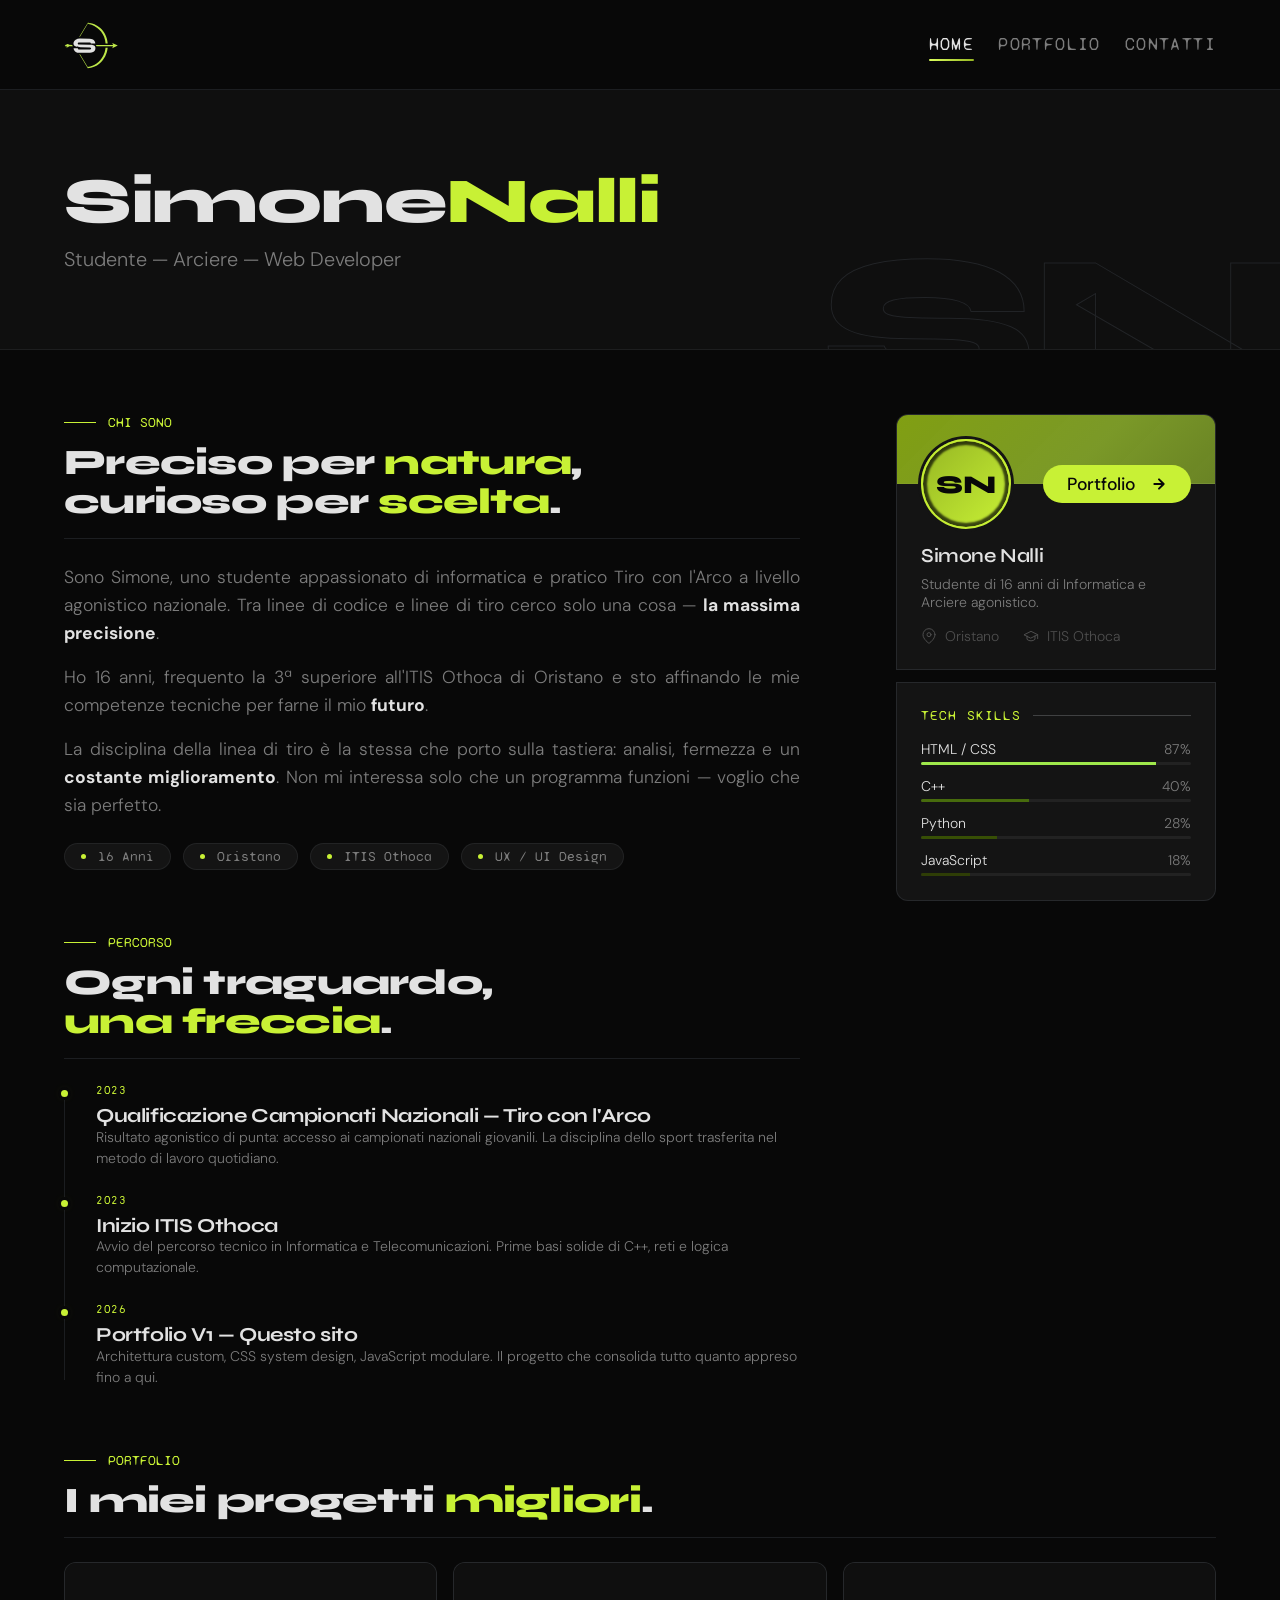
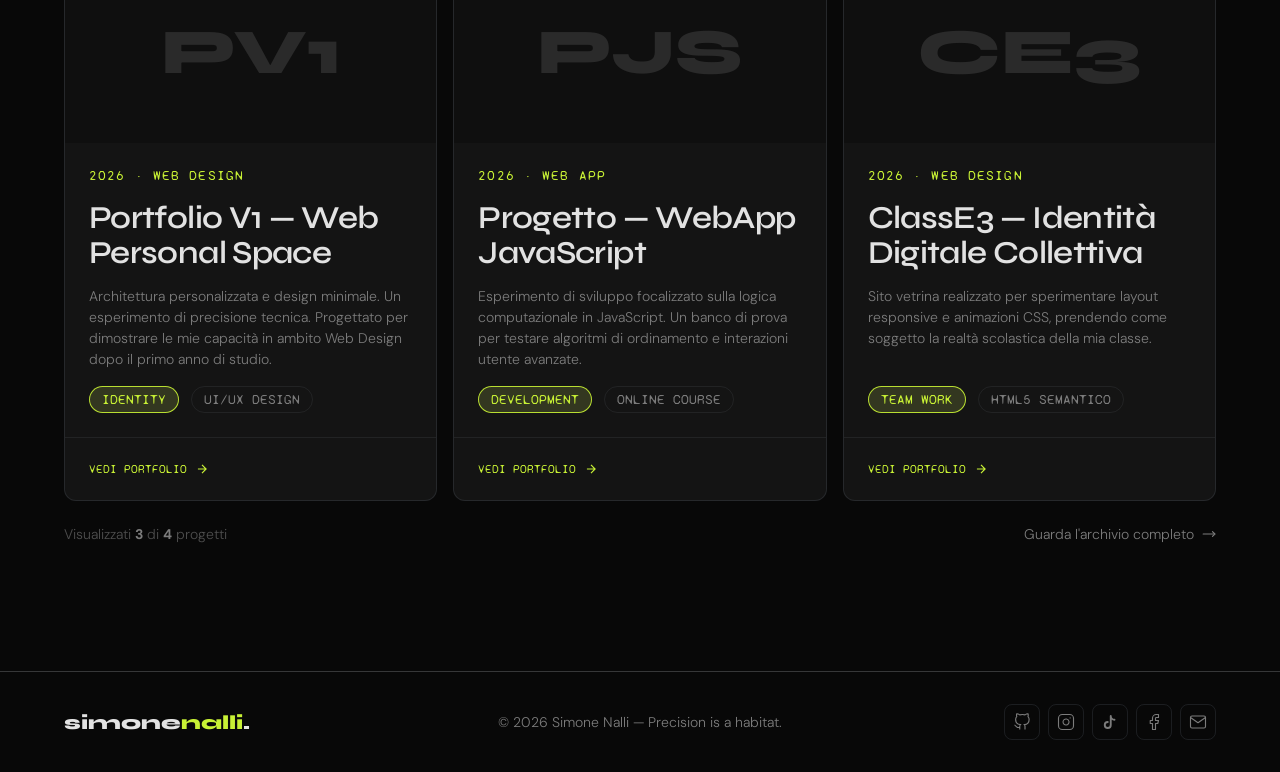
==== index.html @ a4b80cbb "feat: initial portfolio v1" ====
<!DOCTYPE html>
<html lang="it">

<head>
    <meta charset="UTF-8">
    <meta name="viewport" content="width=device-width, initial-scale=1">
    <title>Simone Nalli</title>
    <meta name="description" content="Simone Nalli | Atleta e Developer — Studente, Arciere, Web Developer">
    <link rel="icon" type="image/svg+xml" href="assets/svgs/portfolio-logo.svg">
    <link rel="preconnect" href="https://fonts.googleapis.com">
    <link rel="preconnect" href="https://fonts.gstatic.com" crossorigin>
    <link href="https://fonts.googleapis.com/css2?family=Syne:wght@700;800&family=DM+Sans:wght@300;400;500&family=Syne+Mono:wght@400;700&display=swap" rel="stylesheet">
    <link href="css/style.css" rel="stylesheet">
</head>

<body>

    <!-- ── NAVBAR ───────────────────────────────────────────────────── -->
    <nav class="navbar" aria-label="Navigazione principale">
        <div class="container navbar__inner flex jc-between ai-center w-full h-full">
            <a href="index.html" class="navbar__logo" aria-label="Home — Simone Nalli">
                <img src="assets/svgs/portfolio-logo.svg" alt="Logo Simone Nalli">
            </a>

            <button id="nav-toggle" class="navbar__toggle" aria-expanded="false" aria-controls="nav-menu" aria-label="Apri menu">
                <svg viewBox="0 0 24 24" fill="none" stroke="currentColor" stroke-width="2" stroke-linecap="round" aria-hidden="true">
                    <line x1="3" y1="6"  x2="21" y2="6"/>
                    <line x1="3" y1="12" x2="21" y2="12"/>
                    <line x1="3" y1="18" x2="21" y2="18"/>
                </svg>
            </button>

            <ul id="nav-menu" class="navbar__menu flex gap-lg" role="list">
                <li><a href="index.html"    class="navbar__link" aria-current="page">Home</a></li>
                <li><a href="portfolio.html" class="navbar__link">Portfolio</a></li>
                <li><a href="contacts.html"  class="navbar__link">Contatti</a></li>
            </ul>
        </div>
    </nav>

    <!-- ── HERO ─────────────────────────────────────────────────────── -->
    <header class="hero">
        <div class="container hero__inner flex-col jc-center gap-xs">
            <h1 class="hero__title">Simone <span class="text-accent">Nalli</span></h1>
            <div class="hero__subtitle">Studente — Arciere — Web Developer</div>
        </div>
    </header>

    <!-- ── MAIN ─────────────────────────────────────────────────────── -->
    <main id="main-content" class="page">
        <div class="container page__inner flex-col gap-3xl">
            <div class="page__columns">

                <div class="page__feed flex-col gap-3xl">

                    <!-- 01 / CHI SONO ─────────────────────────────── -->
                    <section id="about" aria-labelledby="about-heading">
                        <header class="sec__heading">
                            <span class="sec__label">Chi sono</span>
                            <h2 id="about-heading" class="sec__title">
                                Preciso per <span class="text-accent">natura</span>,
                                <br>curioso per <span class="text-accent">scelta</span>.
                            </h2>
                        </header>
                        <div class="sec__body">
                            <div class="sec__text">
                                <p>Sono Simone, uno studente appassionato di informatica e pratico Tiro con l'Arco a livello agonistico nazionale. Tra linee di codice e linee di tiro cerco solo una cosa — <strong>la massima precisione</strong>.</p>
                                <p>Ho 16 anni, frequento la 3ª superiore all'ITIS Othoca di Oristano e sto affinando le mie competenze tecniche per farne il mio <strong>futuro</strong>.</p>
                                <p>La disciplina della linea di tiro è la stessa che porto sulla tastiera: analisi, fermezza e un <strong>costante miglioramento</strong>. Non mi interessa solo che un programma funzioni — voglio che sia perfetto.</p>
                            </div>
                            <div class="sec__tags flex-wrap gap-sm">
                                <span class="tag tag--info">16 Anni</span>
                                <span class="tag tag--info">Oristano</span>
                                <span class="tag tag--info">ITIS Othoca</span>
                                <span class="tag tag--info">UX / UI Design</span>
                            </div>
                        </div>
                    </section>

                    <!-- 02 / PERCORSO ────────────────────────────── -->
                    <section id="percorso" aria-labelledby="percorso-heading">
                        <header class="sec__heading">
                            <span class="sec__label">Percorso</span>
                            <h2 id="percorso-heading" class="sec__title">
                                Ogni traguardo,
                                <br><span class="text-accent">una freccia</span>.
                            </h2>
                        </header>
                        <div class="sec__body">
                            <ol class="timeline" role="list">
                                <li class="timeline__item">
                                    <time class="timeline__date" datetime="2024">2023</time>
                                    <div class="timeline__content">
                                        <h3 class="timeline__title">Qualificazione Campionati Nazionali — Tiro con l'Arco</h3>
                                        <p class="timeline__text">Risultato agonistico di punta: accesso ai campionati nazionali giovanili. La disciplina dello sport trasferita nel metodo di lavoro quotidiano.</p>
                                    </div>
                                </li>
                                <li class="timeline__item">
                                    <time class="timeline__date" datetime="2022">2023</time>
                                    <div class="timeline__content">
                                        <h3 class="timeline__title">Inizio ITIS Othoca</h3>
                                        <p class="timeline__text">Avvio del percorso tecnico in Informatica e Telecomunicazioni. Prime basi solide di C++, reti e logica computazionale.</p>
                                    </div>
                                </li>
                                <li class="timeline__item">
                                    <time class="timeline__date" datetime="2025">2026</time>
                                    <div class="timeline__content">
                                        <h3 class="timeline__title">Portfolio V1 — Questo sito</h3>
                                        <p class="timeline__text">Architettura custom, CSS system design, JavaScript modulare. Il progetto che consolida tutto quanto appreso fino a qui.</p>
                                    </div>
                                </li>
                            </ol>
                        </div>
                    </section>
                </div><!-- /page__feed -->

                <!-- Aside destro -->
                <aside class="page__panel" aria-label="Profilo e competenze">

                    <!-- Profile Card -->
                    <div class="card profile-card relative">
                        <div class="profile-card__banner absolute w-full" aria-hidden="true"></div>
                        <div class="card__body">
                            <div class="profile-card__top flex ai-center gap-xl">
                                <div class="profile-card__avatar flex jc-center ai-center br-full text-xl" aria-label="Avatar di Simone Nalli">SN</div>
                                <a href="portfolio.html" class="profile-card__button btn btn--primary" aria-label="Vai al Portfolio">
                                    Portfolio
                                    <svg width="14" height="14" viewBox="0 0 24 24" fill="none" stroke="currentColor" stroke-width="3" stroke-linecap="round" stroke-linejoin="round" aria-hidden="true"><path d="M5 12h14M12 5l7 7-7 7"/></svg>
                                </a>
                            </div>
                            <div class="flex-col ai-start gap-xs">
                                <h3 class="card__title text-lg">Simone Nalli</h3>
                                <p class="profile-card__role text-sm">Studente di 16 anni di Informatica e Arciere agonistico.</p>
                            </div>
                            <div class="profile-card__details flex-wrap gap-lg text-muted text-sm">
                                <div class="flex ai-center gap-xs">
                                    <svg width="16" height="16" viewBox="0 0 24 24" fill="none" stroke="currentColor" stroke-width="1.5" stroke-linecap="round" stroke-linejoin="round" aria-hidden="true"><path d="M21 10c0 7-9 13-9 13s-9-6-9-13a9 9 0 0 1 18 0z"/><circle cx="12" cy="10" r="3"/></svg>
                                    <span>Oristano</span>
                                </div>
                                <div class="flex ai-center gap-xs">
                                    <svg width="16" height="16" viewBox="0 0 24 24" fill="none" stroke="currentColor" stroke-width="1.5" stroke-linecap="round" stroke-linejoin="round" aria-hidden="true"><path d="M22 10v6M2 10l10-5 10 5-10 5z"/><path d="M6 12v5c3 3 9 3 12 0v-5"/></svg>
                                    <span>ITIS Othoca</span>
                                </div>
                            </div>
                        </div>
                    </div>

                    <!-- Skill Tracker -->
                    <div class="card skill-card">
                        <div class="card__body">
                            <span class="card__label">TECH SKILLS</span>
                            <ul class="skill-card__list flex-col gap-sm" role="list">
                                <li class="skill-card__item">
                                    <div class="flex jc-between ai-center">
                                        <span class="skill-card__pill">HTML / CSS</span>
                                        <span class="skill-card__percentage">87%</span>
                                    </div>
                                    <div class="skill-card__track" role="progressbar" aria-valuenow="87" aria-valuemin="0" aria-valuemax="100" aria-label="HTML / CSS — 87%">
                                        <div class="skill-card__fill h-full" style="width: 87%"></div>
                                    </div>
                                </li>
                                <li class="skill-card__item">
                                    <div class="flex jc-between ai-center">
                                        <span class="skill-card__pill">C++</span>
                                        <span class="skill-card__percentage">40%</span>
                                    </div>
                                    <div class="skill-card__track" role="progressbar" aria-valuenow="40" aria-valuemin="0" aria-valuemax="100" aria-label="C++ — 40%">
                                        <div class="skill-card__fill h-full" style="width: 40%"></div>
                                    </div>
                                </li>
                                <li class="skill-card__item">
                                    <div class="flex jc-between ai-center">
                                        <span class="skill-card__pill">Python</span>
                                        <span class="skill-card__percentage">28%</span>
                                    </div>
                                    <div class="skill-card__track" role="progressbar" aria-valuenow="28" aria-valuemin="0" aria-valuemax="100" aria-label="Python — 28%">
                                        <div class="skill-card__fill h-full" style="width: 28%"></div>
                                    </div>
                                </li>
                                <li class="skill-card__item">
                                    <div class="flex jc-between ai-center">
                                        <span class="skill-card__pill">JavaScript</span>
                                        <span class="skill-card__percentage">18%</span>
                                    </div>
                                    <div class="skill-card__track" role="progressbar" aria-valuenow="18" aria-valuemin="0" aria-valuemax="100" aria-label="JavaScript — 18%">
                                        <div class="skill-card__fill h-full" style="width: 18%"></div>
                                    </div>
                                </li>
                            </ul>
                        </div>
                    </div>

                </aside>

            </div><!-- /page__columns -->

            <!-- 04 / PROGETTI ──────────────────────── -->
            <section id="progetti-preview" aria-labelledby="progetti-heading">
                <header class="sec__heading">
                    <span class="sec__label">Portfolio</span>
                    <h2 class="sec__title" id="progetti-heading">I miei progetti <span class="text-accent">migliori</span>.</h2>
                </header>
                <div class="sec__body">
                    <div class="sec__body sec__portfolio--grid">

                        <article id="portfolio-v1"
                                 class="card project-card"
                                 aria-label="Progetto: Portfolio V1">
                            <div class="card__visual card__visual--project">
                                PV1
                            </div>
                            <div class="card__body">
                                <div class="card__label">2026 · WEB DESIGN</div>
                                <h3 class="card__title">Portfolio V1 — Web Personal Space</h3>
                                <p class="card__text">Architettura personalizzata e design minimale. Un esperimento di precisione tecnica. Progettato per dimostrare le mie capacità in ambito Web Design dopo il primo anno di studio.</p>
                                <div class="card__stack">
                                    <span class="tag tag--accent">IDENTITY</span>
                                    <span class="tag">UI/UX DESIGN</span>
                                </div>
                            </div>
                            <footer class="card__footer">
                                <a class="card__link" href="portfolio.html#portfolio-v1">
                                    VEDI PORTFOLIO
                                    <svg xmlns="http://www.w3.org/2000/svg" viewBox="0 0 24 24" fill="none" stroke="currentColor" stroke-width="2" aria-hidden="true">
                                        <path d="M5 12h14M12 5l7 7-7 7"></path>
                                    </svg>
                                </a>
                            </footer>
                        </article>

                        <article id="js-project"
                                 class="card project-card"
                                 aria-label="Progetto: Progetto JS">
                            <div class="card__visual card__visual--project">
                                PJS
                            </div>
                            <div class="card__body">
                                <div class="card__label">2026 · WEB APP</div>
                                <h3 class="card__title">Progetto — WebApp JavaScript</h3>
                                <p class="card__text">Esperimento di sviluppo focalizzato sulla logica computazionale in JavaScript. Un banco di prova per testare algoritmi di ordinamento e interazioni utente avanzate.</p>
                                <div class="card__stack">
                                    <span class="tag tag--accent">DEVELOPMENT</span>
                                    <span class="tag">ONLINE COURSE</span>
                                </div>
                            </div>
                            <footer class="card__footer">
                                <a class="card__link" href="portfolio.html#js-project">
                                    VEDI PORTFOLIO
                                    <svg xmlns="http://www.w3.org/2000/svg" viewBox="0 0 24 24" fill="none" stroke="currentColor" stroke-width="2" aria-hidden="true">
                                        <path d="M5 12h14M12 5l7 7-7 7"></path>
                                    </svg>
                                </a>
                            </footer>
                        </article>
    
                        <article id="classe3"
                                 class="card project-card"
                                 aria-label="Progetto: ClassE3">
                            <div class="card__visual card__visual--project">
                                CE3
                            </div>
                            <div class="card__body">
                                <div class="card__label">2026 · WEB DESIGN</div>
                                <h3 class="card__title">ClassE3 — Identità Digitale Collettiva</h3>
                                <p class="card__text">Sito vetrina realizzato per sperimentare layout responsive e animazioni CSS, prendendo come soggetto la realtà scolastica della mia classe.</p>
                                <div class="card__stack">
                                    <span class="tag tag--accent">TEAM WORK</span>
                                    <span class="tag">HTML5 SEMANTICO</span>
                                </div>
                            </div>
                            <footer class="card__footer">
                                <a class="card__link" href="portfolio.html#classe3">
                                    VEDI PORTFOLIO
                                    <svg xmlns="http://www.w3.org/2000/svg" viewBox="0 0 24 24" fill="none" stroke="currentColor" stroke-width="2" aria-hidden="true">
                                        <path d="M5 12h14M12 5l7 7-7 7"></path>
                                    </svg>
                                </a>
                            </footer>
                        </article>
                    </div>

                    <div class="portfolio-meta">
                        <div class="portfolio-meta__count">Visualizzati <b>3</b> di <b>4</b> progetti</div>
                        <a href="portfolio.html" class="sec__cta flex ai-center" aria-label="Vai a tutti i progetti">
                            Guarda l'archivio completo
                            <svg width="14" height="14" viewBox="0 0 24 24" fill="none" stroke="currentColor" stroke-width="2" stroke-linecap="round" stroke-linejoin="round" aria-hidden="true">
                                <path d="M18 8L22 12L18 16"/><path d="M2 12H22"/>
                            </svg>
                        </a>
                    </div>
                </div>
            </section>
        </div>
    </main>
    
    <button class="back-to-top" type="button" aria-label="Torna su">
        <svg viewBox="0 0 24 24" fill="none" stroke="currentColor" stroke-width="2" stroke-linecap="round" stroke-linejoin="round" aria-hidden="true">
            <path d="M12 19V5" />
            <path d="M5 12l7-7 7 7" />
        </svg>
    </button>

    <!-- ── FOOTER ────────────────────────────────────────────────────── -->
    <footer class="footer surface-0">
        <div class="container footer__inner flex jc-between ai-center">
            <a href="index.html" class="footer__brand">
                simone<span class="text-accent">nalli</span>.
            </a>
            <div class="footer__tagline">&copy; 2026 Simone Nalli — Precision is a habitat.</div>
            <div class="footer__social flex ai-center gap-xs" aria-label="Link di contatto">
                <a href="https://github.com/ssimo-gg" class="footer__contact" aria-label="GitHub di Simone Nalli" target="_blank" rel="noopener noreferrer">
                    <svg class="footer__icon" viewBox="0 0 24 24" fill="none" stroke="currentColor" stroke-width="1.5" aria-hidden="true"><path d="M9 19c-5 1.5-5-2.5-7-3m14 6v-3.87a3.37 3.37 0 0 0-.94-2.61c3.14-.35 6.44-1.54 6.44-7A5.44 5.44 0 0 0 20 4.77 5.07 5.07 0 0 0 19.91 1S18.73.65 16 2.48a13.38 13.38 0 0 0-7 0C6.27.65 5.09 1 5.09 1A5.07 5.07 0 0 0 5 4.77a5.44 5.44 0 0 0-1.5 3.78c0 5.42 3.3 6.61 6.44 7A3.37 3.37 0 0 0 9 18.13V22"/></svg>
                </a>
                <a href="https://www.instagram.com/simone.nallii" class="footer__contact" aria-label="Instagram di Simone Nalli" target="_blank" rel="noopener noreferrer">
                    <svg class="footer__icon" viewBox="0 0 24 24" fill="none" stroke="currentColor" stroke-width="1.5" stroke-linecap="round" stroke-linejoin="round" aria-hidden="true"><rect x="2" y="2" width="20" height="20" rx="5" ry="5"/><path d="M16 11.37A4 4 0 1 1 12.63 8 4 4 0 0 1 16 11.37z"/><line x1="17.5" y1="6.5" x2="17.51" y2="6.5"/></svg>
                </a>
                <a href="https://www.tiktok.com/@simo.nalli" class="footer__contact" aria-label="TikTok di Simone Nalli" target="_blank" rel="noopener noreferrer">
                    <svg class="footer__icon" viewBox="0 0 24 24" fill="none" stroke="currentColor" stroke-width="2.5" stroke-linecap="round" stroke-linejoin="round" aria-hidden="true"><path d="M9 12a4 4 0 1 0 4 4V4a5 5 0 0 0 5 5"/></svg>
                </a>
                <a href="https://www.facebook.com/share/1Cmnbjqswg/?mibextid=wwXIfr" class="footer__contact" aria-label="Facebook di Simone Nalli" target="_blank" rel="noopener noreferrer">
                    <svg class="footer__icon" viewBox="0 0 24 24" fill="none" stroke="currentColor" stroke-width="1.5" stroke-linecap="round" stroke-linejoin="round" aria-hidden="true"><path d="M18 2h-3a5 5 0 0 0-5 5v3H7v4h3v8h4v-8h3l1-4h-4V7a1 1 0 0 1 1-1h3z"/></svg>
                </a>
                <a href="contacts.html" class="footer__contact" aria-label="Email a Simone Nalli">
                    <svg class="footer__icon" viewBox="0 0 24 24" fill="none" stroke="currentColor" stroke-width="1.5" stroke-linecap="round" stroke-linejoin="round" aria-hidden="true"><path d="M4 4h16c1.1 0 2 .9 2 2v12c0 1.1-.9 2-2 2H4c-1.1 0-2-.9-2-2V6c0-1.1.9-2 2-2z"/><polyline points="22,6 12,13 2,6"/></svg>
                </a>
            </div>
        </div>
    </footer>

    <script src="js/main.js"></script>
    <script src="js/home.js"></script>
</body>
</html>
---- css/style.css ----
@import url('https://fonts.googleapis.com/css2?family=Syne:wght@700;800&family=DM+Sans:wght@300;400;500&family=Syne+Mono:wght@400;700&display=swap');

/*  ══════════════════════════════════════════════════════════════════════
    DESIGN TOKENS — TEMA DARK (DEFAULT)
    ══════════════════════════════════════════════════════════════════════ */

:root {
    /* ── BACKGROUND ──────────────────────────────────────────────────── */
    --bg-color:       #080808;
    --card-color:     #141414;
    --card-color-alt: #0f0f0f;
    --surface-0:      #080808;

    /* ── BORDERS ─────────────────────────────────────────────────────── */
    --border-subtle:  rgba(158, 165, 175, 0.10);
    --border-default: rgba(148, 163, 184, 0.14);
    --border-strong:  rgba(241, 243, 247, 0.20);
    --border-accent:  rgba(200, 241, 53, 0.90);

    /* ── TEXT ────────────────────────────────────────────────────────── */
    --text-primary:   #e2e2e2;
    --text-secondary: #7c7c7c;
    --text-muted:     #4e4e4e;
    --text-subtle:    #2a2a2a;

    /* ── ACCENT RAMP (Neon) ──────────────────────────────────────────── */
    --accent-dim:   #96b623;
    --accent-main:  #c8f135;
    --accent-light: #dcff5d;

    /* ── GLOW ────────────────────────────────────────────────────────── */
    --glow-accent: rgba(225, 253, 101, 0.15);
    --glow-white:  rgba(206, 193, 193, 0.15);

    /* ── TYPOGRAPHY SCALE (clamp) ────────────────────────────────────── */
    --text-xs:  clamp(0.675rem,  0.65rem  + 0.22vw, 0.750rem);
    --text-sm:  clamp(0.8125rem, 0.75rem  + 0.30vw, 0.875rem);
    --text-md:  clamp(0.9875rem, 0.915rem + 0.45vw, 1.095rem);
    --text-lg:  clamp(1.1rem,    1rem     + 0.30vw, 1.35rem);
    --text-xl:  clamp(1.35rem,   1.25rem  + 0.45vw, 1.6rem);

    /* ── FONTS ───────────────────────────────────────────────────────── */
    --display: 'Syne', sans-serif;
    --body:    'DM Sans', sans-serif;
    --mono:    'Syne Mono', monospace;

    /* ── RADIUS ──────────────────────────────────────────────────────── */
    --radius-xs:   4px;
    --radius-sm:   8px;
    --radius-md:   12px;
    --radius-lg:   16px;
    --radius-xl:   24px;
    --radius-full: 9999px;

    /* ── SPACING ─────────────────────────────────────────────────────── */
    --space-2xs: 0.25rem;
    --space-xs:  0.5rem;
    --space-sm:  0.75rem;
    --space-md:  1rem;
    --space-lg:  1.5rem;
    --space-xl:  2rem;
    --space-2xl: 3rem;
    --space-3xl: 4rem;

    /* ── LAYOUT ──────────────────────────────────────────────────────── */
    --max-w:          1500px;
    --pad-page:       clamp(2rem, 6vw, 4rem);
    --nav-h:          90px;
    --aside-w:        max(320px, 25%);
    --avatar-size:    90px;
    --card-icon-size: 50px;

    /* ── TRANSITIONS ─────────────────────────────────────────────────── */
    --t-fast:   0.12s cubic-bezier(0.4, 0, 0.2, 1);
    --t-base:   0.22s cubic-bezier(0.4, 0, 0.2, 1);
    --t-slow:   0.38s cubic-bezier(0.4, 0, 0.2, 1);
    --t-spring: 0.35s cubic-bezier(0.34, 1.56, 0.64, 1);
}

/*  ══════════════════════════════════════════════════════════════════════
    RESET & BASE
    ══════════════════════════════════════════════════════════════════════ */

*, *::before, *::after {
    box-sizing: border-box;
}

html { scroll-behavior: smooth; }

body {
    margin: 0;
    padding: 0;
    display: flex;
    flex-direction: column;
    min-height: 100vh;
    background: var(--bg-color);
    font-family: var(--body);
    font-size: var(--text-md);
    font-weight: 300;
    color: var(--text-secondary);
    cursor: default;
    overflow-x: hidden;
    opacity: 1;
    transition: background-color var(--t-slow),
                color var(--t-slow);
}

h1, h2, h3, h4 {
    margin: 0;
    color: var(--text-primary);
    line-height: 1.1;
    letter-spacing: -0.02em;
}

h1 { font-family: var(--display); font-size: clamp(3rem, 2rem + 2.5vw, 5rem); font-weight: 800; }
h2 { font-family: var(--display); font-size: clamp(1.10rem, 1.20rem + 1.30vw, 2.35rem); font-weight: 800; }
h3 { font-family: var(--display); font-size: clamp(1.05rem, 1.1rem + 1.15vw, 2rem); font-weight: 600; }
h4 { font-family: var(--display); font-size: clamp(0.95rem, 1rem + 0.65vw, 1.25rem); font-weight: 500; }

p   { margin: 0; max-width: 72ch; cursor: text; }
a   { display: flex; justify-content: center; align-items: center; color: inherit; text-decoration: none; }
ul  { margin: 0; padding: 0; list-style: none; }
img { display: block; max-width: 100%; }
b, strong { color: var(--text-primary); }
button { background: transparent; border: none; outline: none; cursor: pointer; }

section {
    display: flex;
    flex-direction: column;
    justify-content: start;
    gap: var(--space-lg);
    width: 100%;
}

::selection { background-color: unset; }
p::selection, p *::selection {
    background-color: var(--accent-main);
    color: var(--bg-color);
}

/*  ══════════════════════════════════════════════════════════════════════
    UTILITY — LAYOUT
    ══════════════════════════════════════════════════════════════════════ */

.relative  { position: relative; }
.absolute  { position: absolute; }
.of-hidden { overflow: hidden; }

.block    { display: block; }
.flex     { display: flex; }
.flex-col { display: flex; flex-direction: column; }
.flex-wrap { display: flex; flex-wrap: wrap; }
.grid     { display: grid; }
.hidden   { display: none; }

.jc-start   { justify-content: start; }
.jc-center  { justify-content: center; }
.jc-end     { justify-content: end; }
.jc-between { justify-content: space-between; }
.ai-start   { align-items: start; }
.ai-center  { align-items: center; }
.ai-end     { align-items: end; }

.gap-2xs { gap: var(--space-2xs); }
.gap-xs  { gap: var(--space-xs); }
.gap-sm  { gap: var(--space-sm); }
.gap-md  { gap: var(--space-md); }
.gap-lg  { gap: var(--space-lg); }
.gap-xl  { gap: var(--space-xl); }
.gap-2xl { gap: var(--space-2xl); }
.gap-3xl { gap: var(--space-3xl); }

.py-2xs { padding-block: var(--space-2xs); }
.py-xs  { padding-block: var(--space-xs); }
.py-sm  { padding-block: var(--space-sm); }
.py-md  { padding-block: var(--space-md); }
.py-lg  { padding-block: var(--space-lg); }
.py-xl  { padding-block: var(--space-xl); }

.px-2xs { padding-inline: var(--space-2xs); }
.px-xs  { padding-inline: var(--space-xs); }
.px-sm  { padding-inline: var(--space-sm); }
.px-md  { padding-inline: var(--space-md); }
.px-lg  { padding-inline: var(--space-lg); }
.px-xl  { padding-inline: var(--space-xl); }

.w-full { width: 100%; }
.h-full { height: 100%; }

.text-xs   { font-size: var(--text-xs); }
.text-sm   { font-size: var(--text-sm); }
.text-md   { font-size: var(--text-md); }
.text-lg   { font-size: var(--text-lg); }
.text-xl   { font-size: var(--text-xl); }

.text-left      { text-align: left; }
.text-center    { text-align: center; }
.text-right     { text-align: right; }
.text-justify   { text-align: justify; }
.text-accent    { color: var(--accent-main); }
.text-secondary { color: var(--text-secondary); }
.text-muted     { color: var(--text-muted); }

.bd-def  { border: 1px solid var(--border-default); }
.br-sm   { border-radius: var(--radius-sm); }
.br-md   { border-radius: var(--radius-md); }
.br-full { border-radius: var(--radius-full); }

.container {
    margin-inline: auto;
    padding-inline: var(--pad-page);
    width: 100%;
    max-width: var(--max-w);
    height: 100%;
}

/*  ══════════════════════════════════════════════════════════════════════
    COMPONENT — PAGE TRANSITION
    ══════════════════════════════════════════════════════════════════════ */

.back-to-top {
    position: sticky;
    right: 1.5rem;
    bottom: 1.5rem;
    margin-left: auto;
    width: var(--space-2xl);
    height: var(--space-2xl);
    border-radius: var(--radius-full);
    background: var(--accent-main);
    color: var(--bg-color);
    box-shadow: 0 18px 40px rgba(0, 0, 0, 0.22);
    cursor: pointer;
    opacity: 0;
    transform: translateY(12px);
    transition: opacity var(--t-fast), transform var(--t-fast);
    z-index: 9999;
}
.back-to-top svg {
    width: 1.25rem;
    height: 1.25rem;
}
.back-to-top.is-visible {
    opacity: 1;
    transform: translateY(0);
}

/*  ══════════════════════════════════════════════════════════════════════
    BLOCK — TAGS
    ══════════════════════════════════════════════════════════════════════ */

.tag {
    white-space: nowrap;
    padding: var(--space-2xs) var(--space-sm);
    gap: var(--space-sm);
    width: fit-content;
    border: 1px solid var(--border-subtle);
    border-radius: var(--radius-full);
    font-family: var(--mono);
    font-size: var(--text-xs);
    transition: all var(--t-fast);
}

.tag--accent {
    background: var(--glow-accent);
    border-color: var(--border-accent);
    color: var(--accent-main);
}

.tag--stack {
    color: var(--text-muted);
}

.tag--info {
    display: flex;
    justify-content: center;
    align-items: center;
    padding: var(--space-2xs) var(--space-md);
    background: var(--card-color);
    font-size: var(--text-sm);
}
.tag--info:hover {
    background: var(--card-color-alt);
    color: var(--text-primary);
}
.tag--info::before {
    content: '';
    display: inline-block;
    width: 5px;
    height: 5px;
    background: var(--accent-main);
    border-radius: var(--radius-full);
}


/*  ══════════════════════════════════════════════════════════════════════
    BLOCK — BUTTONS
    ══════════════════════════════════════════════════════════════════════ */

.btn {
    position: relative;
    display: flex;
    align-items: center;
    width: fit-content;
    gap: var(--space-md);
    padding: var(--space-xs) var(--space-lg);
    border-radius: var(--radius-full);
    font-family: var(--body);
    font-size: var(--text-sm);
    letter-spacing: 0.18em;
    font-weight: 500;
    transition: all var(--t-base);
    overflow: hidden;
}

.btn--primary {
    background: var(--accent-main);
    color: var(--bg-color);
}
.btn--primary:hover {
    background: var(--accent-light);
    transform: translateY(-2px);
    box-shadow: 0 12px 40px var(--glow-accent);
}

.btn--ghost {
    border: 1px solid var(--border-default);
    color: var(--text-primary);
}
.btn--ghost:hover {
    border-color: var(--border-accent);
    color: var(--accent-main);
    background: var(--glow-accent);
}

.btn--loading svg,
.btn--success svg { display: none; }

.btn--success {
    background: rgb(34, 197, 94);
    color: var(--text-primary);
}
.btn--success:hover {
    background: rgb(34, 197, 94);
    color: var(--text-primary);
}
.btn--error {
    background: rgb(239, 68, 68);
    color: #fff;
}
.btn--error:hover {
    background: rgb(220, 38, 38);
    color: #fff;
}
.btn svg { width: 16px; height: 16px; flex-shrink: 0; }


/*  ══════════════════════════════════════════════════════════════════════
    BLOCK — NAVBAR
    ══════════════════════════════════════════════════════════════════════ */

.navbar {
    position: sticky;
    top: 0;
    z-index: 999;
    height: var(--nav-h);
    background: var(--bg-color);
    border-bottom: 1px solid var(--border-default);
}

.navbar__logo {
    width: calc(var(--nav-h) * 0.6);
    display: inline-flex;
    align-items: center;
    flex-shrink: 0;
}

.navbar__menu {
    display: flex;
    align-items: center;
    gap: var(--space-lg);
}

.navbar__link {
    position: relative;
    padding: var(--space-2xs) 0;
    font-family: var(--mono);
    font-size: var(--text-md);
    letter-spacing: 0.08em;
    text-transform: uppercase;
    color: var(--text-secondary);
    transition: color var(--t-base), transform var(--t-base);
}
.navbar__link:hover {
    color: var(--text-primary);
    transform: translateY(-1px);
}
.navbar__link::after {
    content: '';
    position: absolute;
    bottom: -2px;
    left: 0;
    display: block;
    width: 0;
    height: 2px;
    border-radius: 100px;
    background: linear-gradient(90deg, var(--accent-light), var(--accent-dim));
    transition: width var(--t-base);
}
.navbar__link:hover::after,
.navbar__link[aria-current="page"]::after { width: 100%; }
.navbar__link[aria-current="page"] { color: var(--text-primary); }

.navbar__toggle {
    display: none;
    align-items: center;
    justify-content: center;
    width: 40px;
    height: 40px;
    border: 1px solid var(--border-default);
    border-radius: var(--radius-md);
    color: var(--text-secondary);
    transition: all var(--t-base);
}
.navbar__toggle:hover {
    border-color: var(--border-accent);
    color: var(--accent-main);
    background: var(--glow-accent);
}
.navbar__toggle svg { width: 20px; height: 20px; }


/*  ══════════════════════════════════════════════════════════════════════
    BLOCK — HERO
    ══════════════════════════════════════════════════════════════════════ */

.hero {
    position: relative;
    height: clamp(200px, 24vw, 260px);
    background: var(--card-color-alt);
    border-bottom: 1px solid var(--border-subtle);
    overflow: hidden;
}
.hero::after {
    content: 'SN';
    position: absolute;
    right: -0.05em;
    bottom: -0.4em;
    font-family: var(--display);
    font-weight: 800;
    font-size: clamp(8rem, 16vw, 18rem);
    line-height: 1;
    color: transparent;
    -webkit-text-stroke: 1px var(--border-default);
    pointer-events: none;
    user-select: none;
    letter-spacing: -0.03em;
}
.hero__title { display: flex; flex-wrap: wrap; }
.hero__subtitle { font-size: var(--text-lg); }


/*  ══════════════════════════════════════════════════════════════════════
    BLOCK — PAGE LAYOUT
    ══════════════════════════════════════════════════════════════════════ */

.page {
    padding-top: 4rem;
    padding-bottom: 4rem;
    flex: 1;
    background: var(--bg-color);
}

.page__columns {
    display: flex;
    align-items: start;
    gap: 6rem;
}

.page__feed {
    display: flex;
    flex-direction: column;
    gap: var(--space-3xl);
    flex: 1;
}

.page__panel {
    position: sticky;
    top: calc(var(--nav-h) + var(--space-lg));
    display: flex;
    flex-direction: column;
    gap: var(--space-sm);
    width: var(--aside-w);
}

.page--centered {
    display: flex;
    align-items: center;
    justify-content: center;
    min-height: 60vh;
}


/*  ══════════════════════════════════════════════════════════════════════
    BLOCK — SECTION ANATOMY
    ══════════════════════════════════════════════════════════════════════ */

.sec__heading {
    display: flex;
    flex-direction: column;
    padding-bottom: var(--space-md);
    gap: var(--space-sm);
    border-bottom: 1px solid var(--border-default);
}

.sec__label {
    display: flex;
    align-items: center;
    gap: var(--space-sm);
    font-family: var(--mono);
    font-size: var(--text-sm);
    color: var(--accent-main);
    text-transform: uppercase;
}
.sec__label::before {
    content: '';
    display: inline-block;
    width: var(--space-xl);
    height: 1px;
    flex-shrink: 0;
    background: var(--accent-main);
}

.sec__body {
    display: flex;
    flex-direction: column;
    gap: var(--space-lg);
}

.sec__text {
    display: flex;
    flex-direction: column;
    gap: var(--space-md);
    text-align: justify;
    line-height: 1.6;
}

.sec__cta {
    gap: var(--space-xs);
    transition: color var(--t-fast);
}
.sec__cta:hover { color: var(--text-primary); }
.sec__cta svg { transition: transform var(--t-base); }
.sec__cta:hover svg { transform: translateX(3px); }


/*  ══════════════════════════════════════════════════════════════════════
    BLOCK — TIMELINE (sezione Percorso)
    ══════════════════════════════════════════════════════════════════════ */

.timeline {
    display: flex;
    flex-direction: column;
    gap: var(--space-lg);
    position: relative;
    padding-left: var(--space-xl);
    list-style: none;
    margin: 0;
}
.timeline::before {
    content: '';
    position: absolute;
    left: 0;
    top: 0.5em;
    bottom: 0.5em;
    width: 1px;
    background: var(--border-default);
}

.timeline__item {
    position: relative;
    display: flex;
    flex-direction: column;
    gap: var(--space-xs);
}
.timeline__item::before {
    content: '';
    position: absolute;
    left: calc(-1 * var(--space-xl) - 3px);
    top: 0.4em;
    width: 7px;
    height: 7px;
    border-radius: var(--radius-full);
    background: var(--accent-main);
    box-shadow: 0 0 0 3px var(--bg-color), 0 0 8px var(--glow-accent);
}

.timeline__date {
    font-family: var(--mono);
    font-size: var(--text-xs);
    color: var(--accent-main);
    letter-spacing: 0.05em;
}
.timeline__title {
    font-family: var(--display);
    font-size: var(--text-lg);
    font-weight: 700;
    color: var(--text-primary);
}
.timeline__text {
    font-size: var(--text-sm);
    color: var(--text-secondary);
    line-height: 1.5;
}


/*  ══════════════════════════════════════════════════════════════════════
    BLOCK — PORTFOLIO META
    ══════════════════════════════════════════════════════════════════════ */

.portfolio-meta {
    display: flex;
    align-items: center;
    justify-content: space-between;
    font-size: var(--text-sm);
}

.portfolio-meta__count { color: var(--text-muted); }
.portfolio-meta__count b { color: var(--text-secondary); }


/*  ══════════════════════════════════════════════════════════════════════
    BLOCK — PORTFOLIO TOOLBAR & GRIDS (pagina Portfolio)
    ══════════════════════════════════════════════════════════════════════ */

.portfolio-toolbar {
    gap: var(--space-sm);
    margin-bottom: var(--space-xl);
}

.toolbar__btn.is-active {
    border-color: var(--border-accent);
    color: var(--accent-main);
    background: var(--glow-accent);
}

.sec-portfolio--grid-important {
    display: grid;
    grid-template-columns: repeat(auto-fit, minmax(100%, 1fr));
    gap: var(--space-lg);
}

.sec__portfolio--grid {
    display: grid;
    grid-template-columns: repeat(auto-fit, minmax(min(100%, 350px), 1fr));
    gap: var(--space-md);
}


/*  ══════════════════════════════════════════════════════════════════════
    BLOCK — CERTIFICAZIONI GRID
    ══════════════════════════════════════════════════════════════════════ */

.certs-grid {
    display: grid;
    grid-template-columns: repeat(auto-fit, minmax(min(100%, 280px), 1fr));
    gap: var(--space-md);
}

.cert-card {
    transition: border-color var(--t-fast), box-shadow var(--t-fast);
}
.cert-card:hover {
    border-color: var(--border-accent);
    box-shadow: 0 0 24px var(--glow-accent);
}

.cert-card__body {
    padding: var(--space-lg);
    display: flex;
    flex-direction: column;
    gap: var(--space-sm);
}
.cert-card__title {
    font-family: var(--display);
    font-size: var(--text-lg);
    font-weight: 700;
    color: var(--text-primary);
}
.cert-card__issuer {
    font-size: var(--text-sm);
    color: var(--text-secondary);
}
.cert-card__date {
    font-family: var(--mono);
    font-size: var(--text-xs);
    color: var(--text-muted);
}


/*  ══════════════════════════════════════════════════════════════════════
    COMPONENT — CARDS ANATOMY
    ══════════════════════════════════════════════════════════════════════ */

.card {
    display: flex;
    flex-direction: column;
    background: var(--card-color);
    border: 1px solid var(--border-default);
    border-radius: var(--radius-md);
    overflow: hidden;
}

.card__visual {
    display: flex;
    align-items: center;
    justify-content: center;
    background: var(--card-color-alt);
    transition: transform var(--t-spring);
}

.card__icon {
    display: flex;
    justify-content: center;
    align-items: center;
    width: var(--card-icon-size);
    height: var(--card-icon-size);
    border: 1px solid var(--border-strong);
    border-radius: var(--radius-md);
    transition:
        background   var(--t-base),
        border-color var(--t-base),
        color        var(--t-base);
}
.card__icon svg { width: 28px; height: 28px; }
.card__icon--form { 
    width: 112px; 
    height: 112px;
    border-color: var(--accent-main);
    border-radius: var(--radius-full);
}
.card__icon--form img { width: 80px; height: 80px; }

.card__body {
    display: flex;
    flex-direction: column;
    padding: var(--space-lg);
    gap: var(--space-md);
    flex: 1;
}

.card__label {
    display: flex;
    align-items: center;
    gap: var(--space-sm);
    font-family: var(--mono);
    font-size: var(--text-sm);
    color: var(--accent-main);
    letter-spacing: 0.08em;
}

.card__text {
    font-size: var(--text-sm);
    line-height: 1.5;
}

.card__stack {
    display: flex;
    flex-wrap: wrap;
    gap: var(--space-sm);
}
.card__text + .card__stack { margin-top: auto; }

.card__footer {
    padding: var(--space-lg);
    border-top: 1px solid var(--border-subtle);
}

.card__link {
    gap: var(--space-xs);
    width: fit-content;
    font-family: var(--mono);
    font-size: var(--text-xs);
    color: var(--accent-main);
    text-transform: uppercase;
    transition: transform var(--t-base);
}
.card__link svg {
    width: 14px;
    height: 14px;
    transition: transform var(--t-base);
}
.card__link:hover { transform: translateX(3px); }
.card__link:hover svg { transform: translateX(2px); }
.card__link--wait:hover { transform: translateX(2px); }
.card__link--wait:hover svg { transform: translateX(0px); }

.card__cta { margin-top: var(--space-lg); }


/*  ══════════════════════════════════════════════════════════════════════
    COMPONENT — PROJECT CARDS
    ══════════════════════════════════════════════════════════════════════ */

.project-card {
    transition:
        border-color var(--t-fast),
        box-shadow   var(--t-fast),
        transform    var(--t-spring);
}
.project-card:hover {
    border-color: var(--border-accent);
    box-shadow: 0 0 30px var(--glow-accent);
    transform: scale(1.02);
}
.project-card .tag { font-size: var(--text-sm); }

.card__visual--project {
    height: 180px;
    font-family: var(--display);
    font-size: 4rem;
    font-weight: 800;
    color: var(--text-subtle);
}

.project-card__stack {
    display: flex;
    flex-wrap: wrap;
    gap: var(--space-xs);
}

.project-card--important { position: relative; }
.project-card--important:nth-child(even) { flex-direction: row; }
.project-card--important:nth-child(odd)  { flex-direction: row-reverse; }
.project-card--important:hover { transform: scale(1.01); }

.project-card--important .card__visual,
.project-card--important .card__visual--project {
    width: 50%;
    height: auto;
    font-size: clamp(4rem, 10vw, 10rem);
}
.project-card--important:hover .card__visual--project { transform: scale(1); }

.project-card--important .card__visual::before {
    content: '';
    position: absolute;
    inset: 0;
    background: radial-gradient(ellipse at 50% 50%, var(--glow-accent), transparent 70%);
    opacity: 0;
    transition: opacity var(--t-base);
}
.project-card--important:hover .card__visual::before { opacity: 1; }

.project-card--important .card__body {
    padding: var(--space-2xl);
    gap: var(--space-lg);
}
.project-card--important .card__title { font-weight: 800; }
.project-card--important .card__text { font-size: var(--text-md); }
.project-card--important .btn--ghost {
    padding: var(--space-md) var(--space-xl);
    color: var(--text-primary);
    border-color: var(--border-strong);
}
.project-card--important .btn--ghost:hover {
    color: var(--accent-main);
    border-color: var(--border-accent);
}

.project-card--placeholder {
    max-height: max(70%, 300px);
    border: 1px solid var(--border-default);
    opacity: 0.5;
}
.project-card--placeholder:hover {
    border-color: var(--border-strong);
    box-shadow: none;
    transform: none;
}
.project-card--placeholder .card__visual {
    color: var(--text-muted);
    font-size: var(--text-xl);
    opacity: 0.4;
    transition: color var(--t-base);
}
.project-card--placeholder:hover .card__visual {
    color: var(--text-secondary);
    transform: scale(1);
}
.project-card--placeholder .card__title { color: var(--text-muted); }


/*  ══════════════════════════════════════════════════════════════════════
    COMPONENT — CONTACT CARDS
    ══════════════════════════════════════════════════════════════════════ */

.sec__contacts--grid {
    display: grid;
    grid-template-columns: 1fr 1fr;
    gap: var(--space-md);
}

.contact-card {
    flex-direction: row;
    transition:
        border-color var(--t-fast),
        box-shadow   var(--t-fast),
        transform    var(--t-spring);
}
.contact-card:hover {
    border-color: var(--border-accent);
    box-shadow: 0 4px 24px var(--glow-accent);
    transform: translateY(-3px);
}

.card__visual--contact {
    height: 100%;
    width: calc(2 * var(--card-icon-size));
}

.card__body--contact {
    position: relative;
    padding: var(--space-md) var(--space-lg);
    gap: var(--space-2xs);
}

.contact-card:hover .card__icon {
    background: rgba(179, 238, 40, 0.08);
    border-color: var(--accent-main);
    color: var(--accent-main);
}

.contact-card__platform {
    font-family: var(--mono);
    font-size: var(--text-sm);
    letter-spacing: 0.1em;
}
.contact-card__handle {
    font-size: 1.2rem;
    font-weight: 500;
    color: var(--text-primary);
}
.contact-card__arrow {
    position: absolute;
    top: var(--space-md);
    right: var(--space-lg);
    flex-shrink: 0;
    transition: color var(--t-base), transform var(--t-spring);
}
.contact-card__arrow svg { width: 16px; height: 16px; }
.contact-card:hover .contact-card__arrow {
    color: var(--accent-main);
    transform: translate(4px, -2px);
}


/*  ══════════════════════════════════════════════════════════════════════
    COMPONENT — PROFILE CARD & SKILL CARD (aside)
    ══════════════════════════════════════════════════════════════════════ */

.profile-card {
    border-bottom-right-radius: 0;
    border-bottom-left-radius: 0;
    transition: border-color var(--t-base);
}
.profile-card:hover { border-color: var(--border-strong); }

.profile-card__banner {
    height: calc(var(--space-lg) + calc(var(--avatar-size) / 2));
    background: linear-gradient(
        135deg,
        rgba(175, 218, 18, 0.7)  0%,
        rgba(191, 241, 53, 0.6) 60%,
        rgba(190, 241, 53, 0.5) 100%
    );
    border-bottom: 1px solid var(--border-subtle);
}

.profile-card__top { z-index: 10; }

.profile-card__avatar {
    width: var(--avatar-size);
    height: var(--avatar-size);
    background: linear-gradient(135deg, var(--accent-dim), var(--accent-main));
    border: 2px solid var(--border-accent);
    box-shadow:
        0 0 0 3px var(--card-color),
        inset 0 0 2px 4px rgba(0, 0, 0, 0.70);
    font-family: var(--display);
    font-weight: 800;
    color: var(--bg-color);
}

.profile-card__button {
    font-family: var(--body);
    font-size: var(--text-md);
    letter-spacing: 0;
}
.profile-card__button:hover { background: var(--accent-light); }

.skill-card {
    border-top-right-radius: 0;
    border-top-left-radius: 0;
    transition: border-color var(--t-base);
}
.skill-card:hover { border-color: var(--border-strong); }

.skill-card .card__label::after {
    content: '';
    flex: 1;
    height: 1px;
    background: var(--border-strong);
}

.skill-card__item {
    display: flex;
    flex-direction: column;
    gap: var(--space-2xs);
    font-size: var(--text-sm);
}
.skill-card__pill { color: var(--text-primary); }

.skill-card__track {
    height: 3px;
    background: rgba(255, 255, 255, 0.06);
    border-radius: var(--radius-full);
    overflow: hidden;
}
.skill-card__fill {
    display: block;
    height: 100%;
    background: var(--accent-dim); /* fallback – JS sovrascrive */
    transition: background var(--t-base), width var(--t-base);
}


/*  ══════════════════════════════════════════════════════════════════════
    SECTION — CONTACT FORM GRID
    ══════════════════════════════════════════════════════════════════════ */

.cg {
    display: grid;
    grid-template-columns: 1fr 1fr;
    gap: var(--space-3xl);
    align-items: start;
}

.cg__text {
    color: var(--text-secondary);
    line-height: 1.6;
    max-width: 42ch;
}

.cg__details {
    display: flex;
    flex-direction: column;
    gap: var(--space-lg);
    margin-bottom: var(--space-2xl);
}

.cg__detail-item {
    display: flex;
    align-items: flex-start;
    gap: var(--space-md);
}

.cg__detail-icon {
    display: flex;
    align-items: center;
    justify-content: center;
    flex-shrink: 0;
    width: 40px;
    height: 40px;
    border: 1px solid var(--border-default);
    border-radius: var(--radius-md);
    color: var(--accent-main);
    transition: background var(--t-base), border-color var(--t-base);
}
.cg__detail-icon svg { width: 16px; height: 16px; }

.cg__detail-label {
    font-family: var(--mono);
    font-size: var(--text-xs);
    letter-spacing: 0.08em;
    text-transform: uppercase;
    color: var(--text-muted);
    margin-bottom: var(--space-2xs);
}

.cg__detail-value {
    display: inline;
    font-size: var(--text-sm);
    color: var(--text-primary);
    text-decoration: none;
    transition: color var(--t-fast);
}
a.cg__detail-value:hover { color: var(--accent-main); }

.cg__form-card {
    transition: border-color var(--t-base);
}
.cg__form-card:focus-within { border-color: var(--border-strong); }

.cg__form {
    display: flex;
    flex-direction: column;
    gap: var(--space-lg);
}
.cg__form-row {
    display: flex;
    gap: var(--space-md);
}
.cg__form-row .cg__form-group {
    flex: 1;
}
.cg__form .btn {
    margin-top: var(--space-md);
    width: 100%;
    justify-content: center;
    border-radius: var(--radius-md);
    padding: var(--space-sm) var(--space-lg);
}
.cg__form .btn svg { width: 1.1rem; height: 1.1rem; flex-shrink: 0; }

.cg__form-group {
    display: flex;
    flex-direction: column;
    gap: var(--space-xs);
}

.cg__form-label {
    font-family: var(--mono);
    font-size: var(--text-xs);
    letter-spacing: 0.08em;
    text-transform: uppercase;
    color: var(--text-muted);
}

.cg__form-input,
.cg__form-textarea {
    width: 100%;
    padding: var(--space-sm) var(--space-md);
    background: var(--bg-color);
    border: 1px solid var(--border-default);
    border-radius: var(--radius-sm);
    font-family: var(--body);
    font-size: var(--text-sm);
    font-weight: 300;
    color: var(--text-primary);
    outline: none;
    transition: border-color var(--t-base), box-shadow var(--t-base);
}
.cg__form-input::placeholder,
.cg__form-textarea::placeholder { color: var(--text-muted); }
.cg__form-input:focus,
.cg__form-textarea:focus {
    border-color: var(--accent-main);
    box-shadow: 0 0 0 3px var(--glow-accent);
}

.cg__form-textarea {
    resize: vertical;
    min-height: 160px;
    line-height: 1.6;
}


/*  ══════════════════════════════════════════════════════════════════════
    COMPONENT — FORM SUCCESS OVERLAY
    ══════════════════════════════════════════════════════════════════════ */

.form-overlay {
    position: fixed;
    inset: 0;
    z-index: 10000;
    background: rgba(8, 8, 8, 0.85);
    backdrop-filter: blur(6px);
    opacity: 0;
    pointer-events: none;
    transition: opacity var(--t-slow);
}
.form-overlay.is-visible {
    opacity: 1;
    pointer-events: auto;
}
.form-card {
    max-width: 550px;
    width: 100%;
    transform: translateY(16px) scale(0.97);
    transition: transform var(--t-spring), opacity var(--t-slow);
}
.form-overlay.is-visible .form-card {
    transform: translateY(0) scale(1);
}
.form-card .card__text { font-size: var(--text-md); }

.form-overlay__actions {
    display: flex;
    gap: var(--space-sm);
    flex-wrap: wrap;
    justify-content: center;
    margin-top: var(--space-sm);
}
.btn--loading {
    pointer-events: none;
    opacity: 0.8;
}
.btn--loading .btn__label::after {
    content: '';
    display: inline-block;
    width: 12px;
    height: 12px;
    margin-left: var(--space-sm);
    border: 2px solid var(--bg-color);
    border-top-color: transparent;
    border-radius: var(--radius-full);
    animation: spin 0.7s linear infinite;
    vertical-align: middle;
}
@keyframes spin {
    to { transform: rotate(360deg); }
}

/*  ══════════════════════════════════════════════════════════════════════
    COMPONENT — FOOTER
    ══════════════════════════════════════════════════════════════════════ */

.footer {
    margin-top: var(--space-md);
    border-top: 1px solid var(--border-strong);
}

.footer__inner {
    display: grid;
    grid-template-columns: 1fr auto 1fr;
    align-items: center;
    padding-block: var(--space-xl);
    min-height: var(--nav-h);
    gap: var(--space-lg);
    font-size: var(--text-sm);
    color: var(--text-secondary);
}
.footer__brand {
    font-family: var(--display);
    font-size: var(--text-lg);
    font-weight: 800;
    color: var(--text-primary);
}

.footer__brand   { justify-self: start; }
.footer__tagline { text-align: center; }
.footer__social  { justify-self: end; }

.footer__contact {
    width: 36px;
    height: 36px;
    border: 1px solid var(--border-default);
    border-radius: var(--radius-sm);
    transition:
        background   var(--t-base),
        border-color var(--t-base),
        color        var(--t-base),
        transform    var(--t-base);
}
.footer__contact:hover,
.footer__contact:focus-visible {
    background: var(--glow-accent);
    border-color: var(--border-accent);
    color: var(--accent-main);
    transform: translateY(-2px);
}
.footer__icon { width: 18px; height: 18px; }


/*  ══════════════════════════════════════════════════════════════════════
    COMPONENT — ERROR 404
    ══════════════════════════════════════════════════════════════════════ */

.error-card {
    display: flex;
    flex-direction: column;
    align-items: center;
    gap: var(--space-lg);
    text-align: center;
}

.error-card__code {
    font-family: var(--display);
    font-size: clamp(6rem, 15vw, 10rem);
    font-weight: 800;
    line-height: 1;
    color: var(--text-subtle);
}
.error-card__title {
    font-family: var(--display);
    font-size: var(--text-xl);
    font-weight: 700;
}
.error-card__text {
    font-size: var(--text-md);
    color: var(--text-secondary);
    max-width: 40ch;
}


/*  ══════════════════════════════════════════════════════════════════════
    RESPONSIVE
    ══════════════════════════════════════════════════════════════════════ */

@media (max-width: 1024px) {
    .page__columns { display: block; }
    .page__feed { gap: var(--space-xl); }
    
    .project-card--important { flex-direction: column !important; }
    .project-card--important .card__visual,
    .project-card--important .card__visual--project {
        width: 100%;
        height: 180px;
    }
    .project-card--important .card__body { padding: var(--space-xl); }
    .page__panel { display: none; }

    .footer__inner {
        grid-template-columns: 1fr;
        text-align: center;
    }
    .footer__brand, .footer__social { justify-self: center; }
}

@media (max-width: 900px) {
    .cg { grid-template-columns: 1fr; }
    .cg__text { max-width: unset; }
}

@media (max-width: 768px) {
    .navbar__toggle { display: flex; }

    .navbar__menu {
        position: fixed;
        inset: var(--nav-h) 0 0 0;
        flex-direction: column;
        align-items: flex-start;
        padding: var(--space-xl);
        background: var(--bg-color);
        border-bottom: 1px solid var(--border-default);
        transform: translateY(-110%);
        opacity: 0;
        pointer-events: none;
        transition: transform var(--t-slow), opacity var(--t-slow);
        z-index: 998;
    }
    .navbar__menu.is-open {
        transform: translateY(0);
        opacity: 1;
        pointer-events: auto;
    }
    .navbar__link {
        font-size: var(--text-lg);
        padding: var(--space-xs) 0;
    }

    .sec__contacts--grid {
        grid-template-columns: 1fr;
    }
}

@media (max-width: 540px) {
    .hero__subtitle { font-size: var(--text-md); }
    .sec__cta { justify-content: start; }
    .portfolio-meta__count { display: none; }

    .cg__form-row {
        flex-direction: column;
    }
}
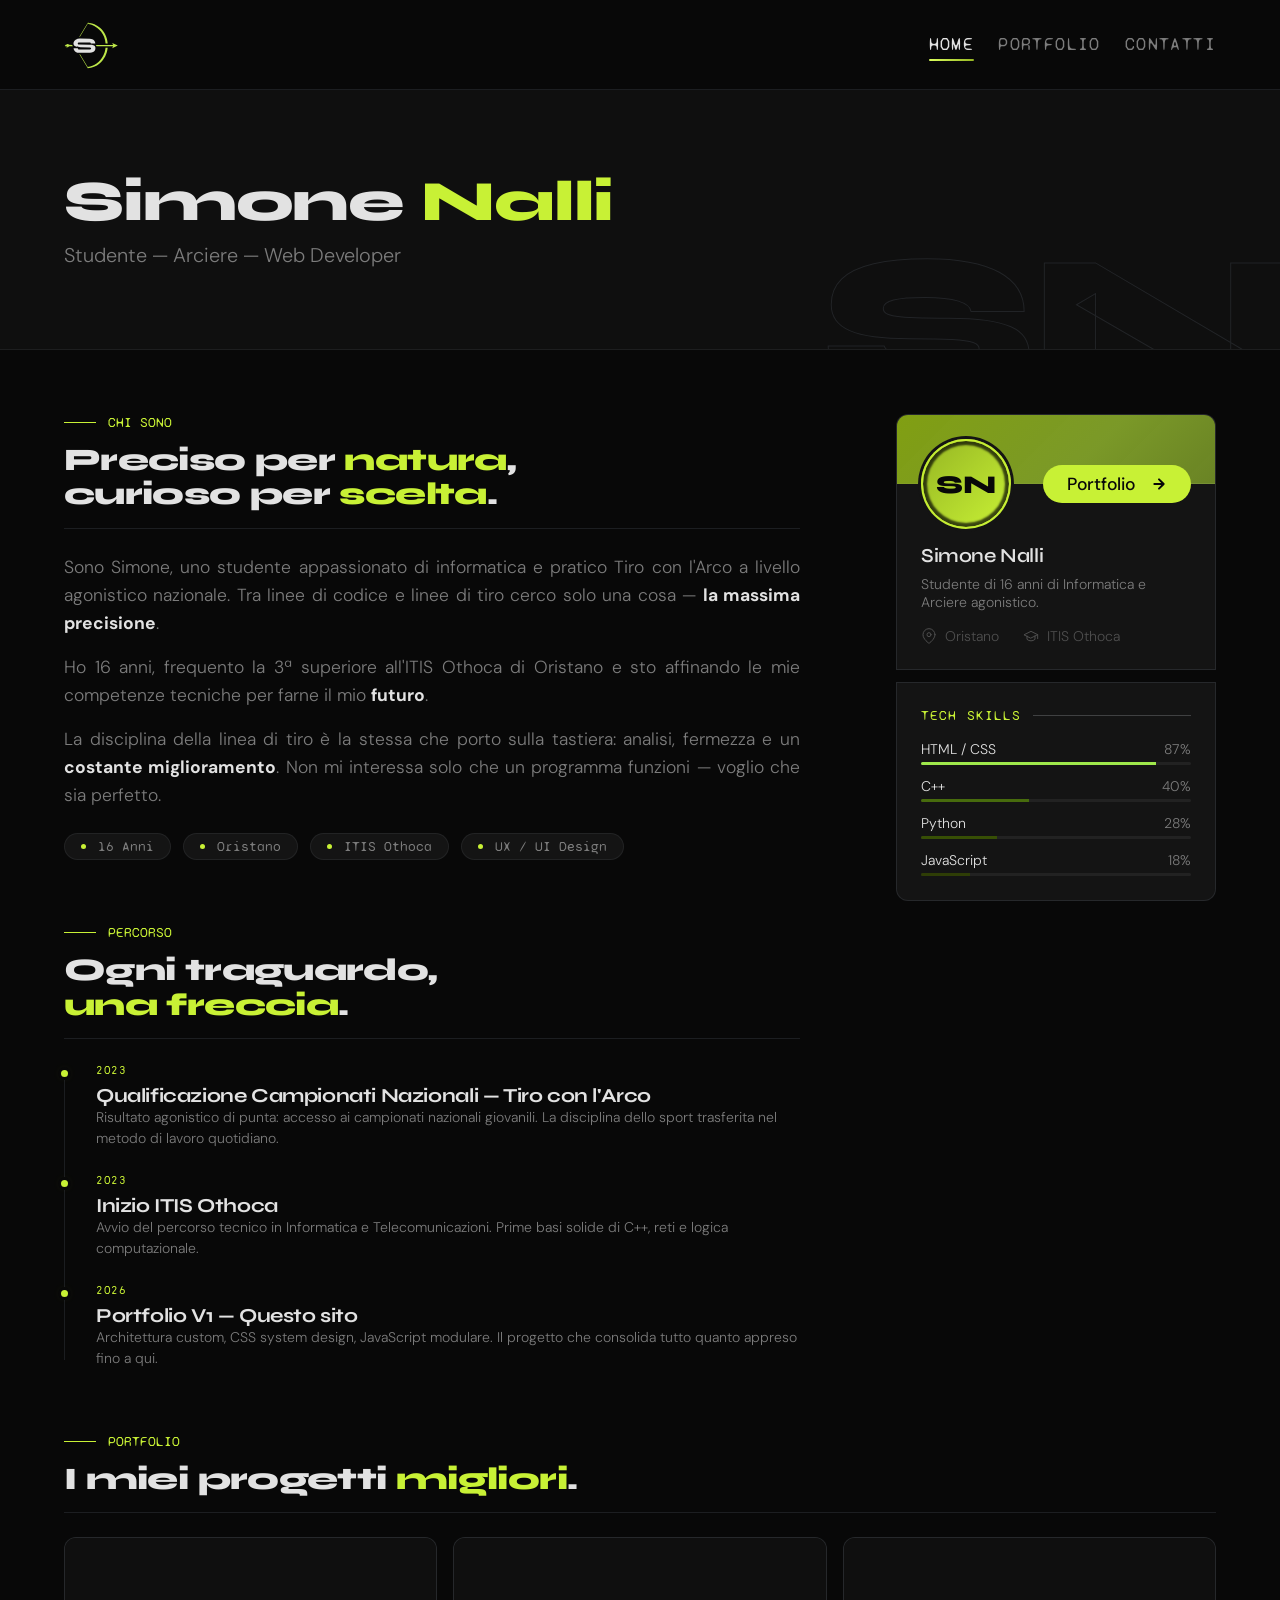
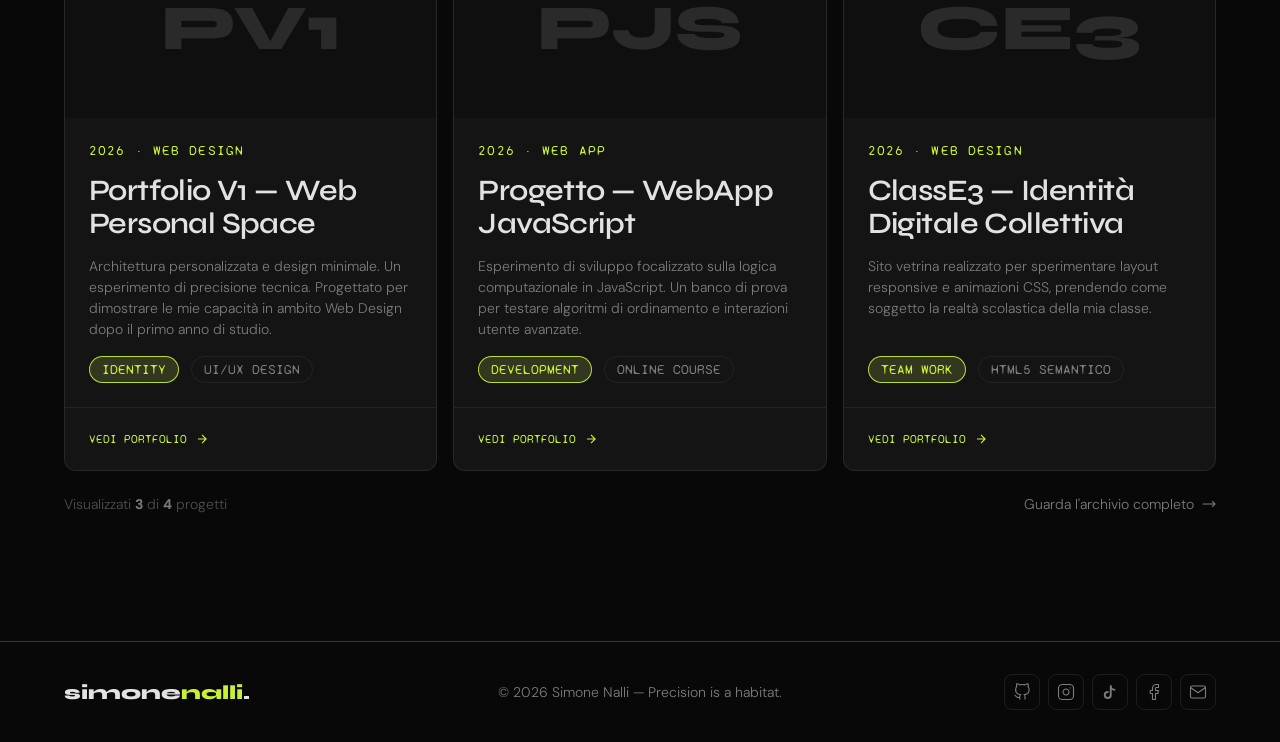
==== commit 573336c7: "font, responsive" ====
--- a/index.html
+++ b/index.html
@@ -18,7 +18,7 @@
     <!-- ── NAVBAR ───────────────────────────────────────────────────── -->
     <nav class="navbar" aria-label="Navigazione principale">
         <div class="container navbar__inner flex jc-between ai-center w-full h-full">
-            <a href="index.html" class="navbar__logo" aria-label="Home — Simone Nalli">
+            <a href="/sn263e" class="navbar__logo" aria-label="Home — Simone Nalli">
                 <img src="assets/svgs/portfolio-logo.svg" alt="Logo Simone Nalli">
             </a>
 
@@ -31,7 +31,7 @@
             </button>
 
             <ul id="nav-menu" class="navbar__menu flex gap-lg" role="list">
-                <li><a href="index.html"    class="navbar__link" aria-current="page">Home</a></li>
+                <li><a href="/sn263e" class="navbar__link" aria-current="page">Home</a></li>
                 <li><a href="portfolio.html" class="navbar__link">Portfolio</a></li>
                 <li><a href="contacts.html"  class="navbar__link">Contatti</a></li>
             </ul>
@@ -41,7 +41,7 @@
     <!-- ── HERO ─────────────────────────────────────────────────────── -->
     <header class="hero">
         <div class="container hero__inner flex-col jc-center gap-xs">
-            <h1 class="hero__title">Simone <span class="text-accent">Nalli</span></h1>
+            <h1 class="hero__title">Simone&nbsp;<span class="text-accent">Nalli</span></h1>
             <div class="hero__subtitle">Studente — Arciere — Web Developer</div>
         </div>
     </header>
@@ -303,7 +303,7 @@
     <!-- ── FOOTER ────────────────────────────────────────────────────── -->
     <footer class="footer surface-0">
         <div class="container footer__inner flex jc-between ai-center">
-            <a href="index.html" class="footer__brand">
+            <a href="/sn263e" class="footer__brand">
                 simone<span class="text-accent">nalli</span>.
             </a>
             <div class="footer__tagline">&copy; 2026 Simone Nalli — Precision is a habitat.</div>
--- a/css/style.css
+++ b/css/style.css
@@ -112,10 +112,10 @@
     letter-spacing: -0.02em;
 }
 
-h1 { font-family: var(--display); font-size: clamp(3rem, 2rem + 2.5vw, 5rem); font-weight: 800; }
-h2 { font-family: var(--display); font-size: clamp(1.10rem, 1.20rem + 1.30vw, 2.35rem); font-weight: 800; }
-h3 { font-family: var(--display); font-size: clamp(1.05rem, 1.1rem + 1.15vw, 2rem); font-weight: 600; }
-h4 { font-family: var(--display); font-size: clamp(0.95rem, 1rem + 0.65vw, 1.25rem); font-weight: 500; }
+h1 { font-family: var(--display); font-size: clamp(2.75rem, 1.8rem + 2.2vw, 5rem); font-weight: 800; }
+h2 { font-family: var(--display); font-size: clamp(1.3rem, 1rem + 1.20vw, 2.2rem); font-weight: 800; }
+h3 { font-family: var(--display); font-size: clamp(1.15rem, 1.1rem + 1vw, 1.85rem); font-weight: 600; }
+h4 { font-family: var(--display); font-size: clamp(1rem, 1rem + 0.65vw, 1.25rem); font-weight: 500; }
 
 p   { margin: 0; max-width: 72ch; cursor: text; }
 a   { display: flex; justify-content: center; align-items: center; color: inherit; text-decoration: none; }
@@ -1328,7 +1328,10 @@
 }
 
 @media (max-width: 900px) {
-    .cg { grid-template-columns: 1fr; }
+    .cg { 
+        grid-template-columns: 1fr; 
+        gap: var(--space-md); 
+    }
     .cg__text { max-width: unset; }
 }
 
